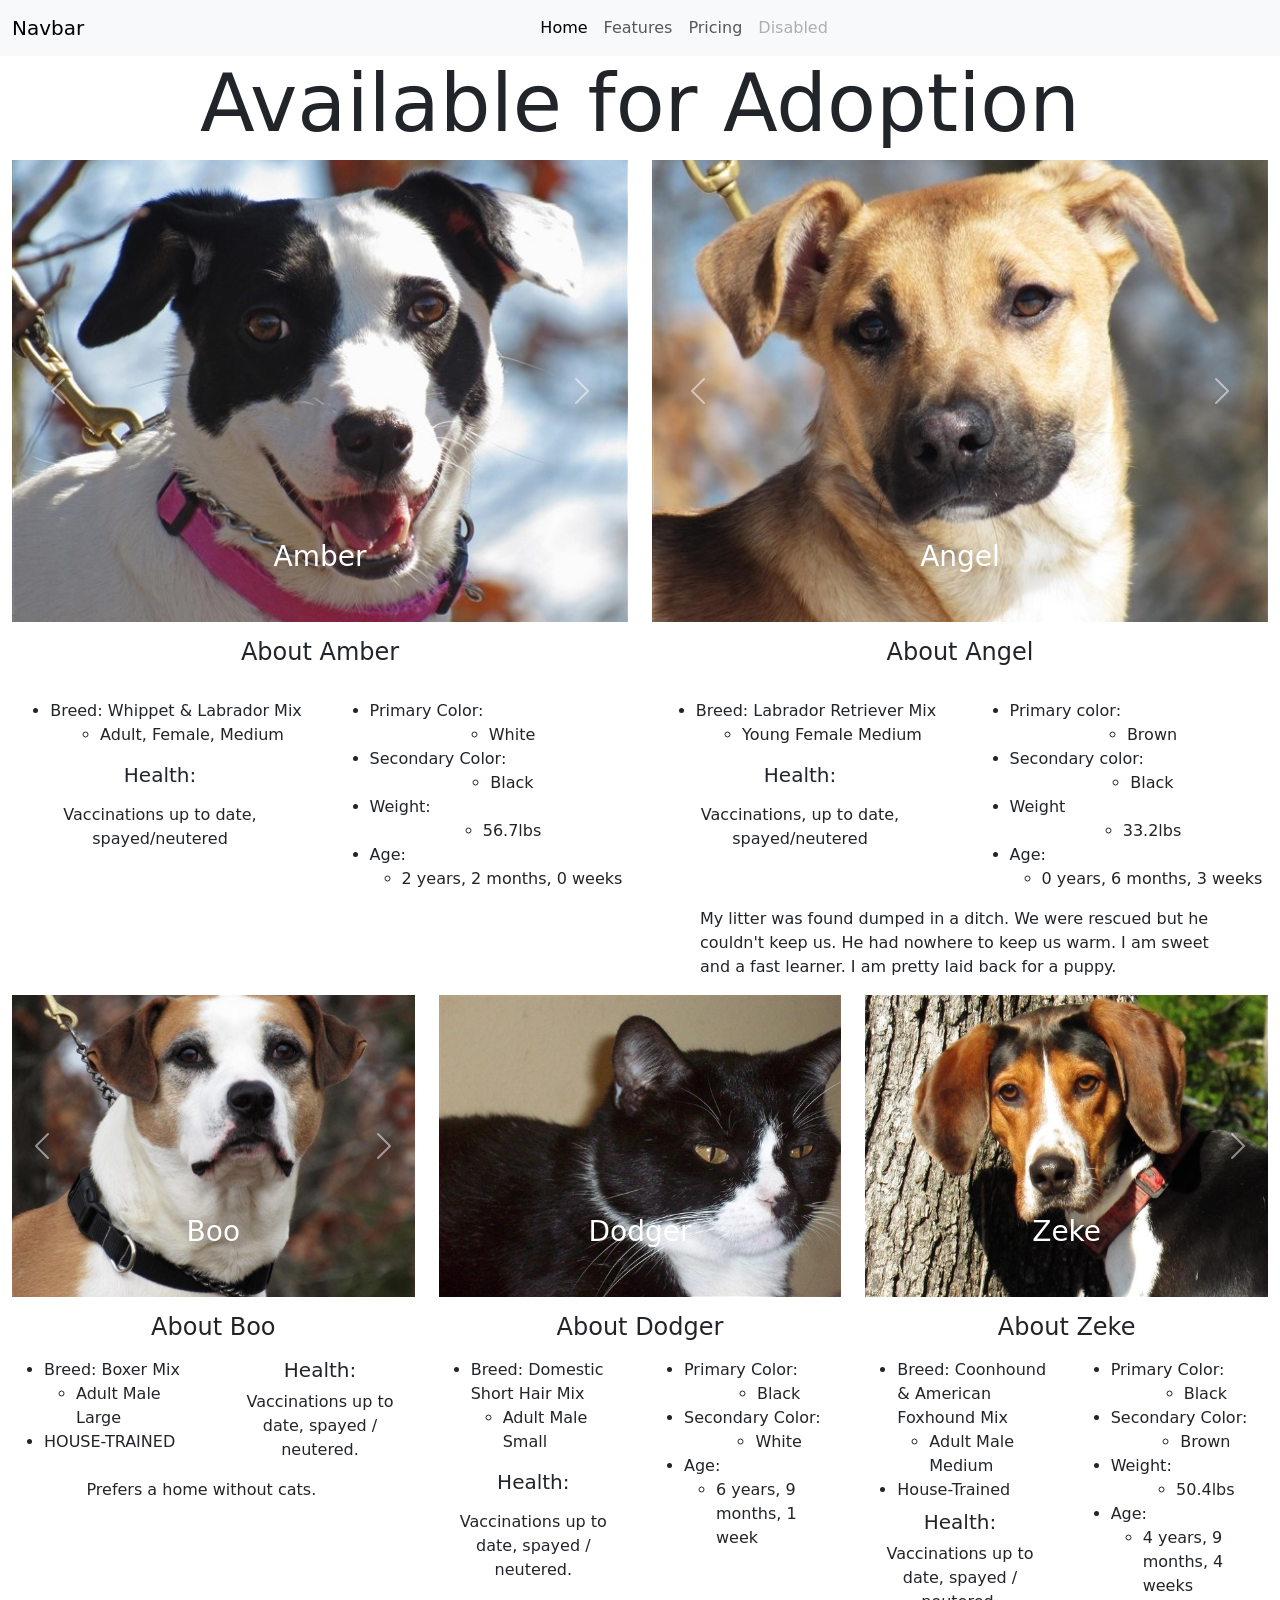
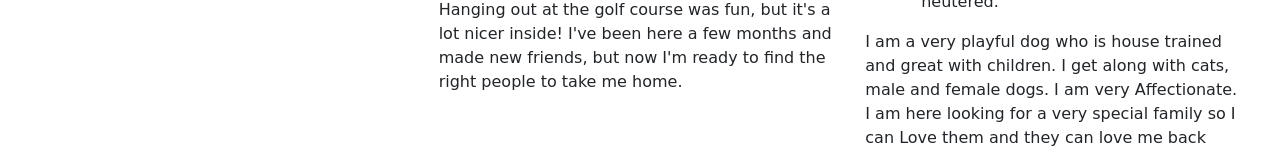
==== index.html @ 68e2e5b7 "Adopt page improved" ====
<!DOCTYPE html>
<html lang="en">
<head>
    <meta charset="UTF-8">
    <meta name="viewport" content="width=device-width, initial-scale=1.0">
    <link href="https://cdn.jsdelivr.net/npm/bootstrap@5.3.3/dist/css/bootstrap.min.css" rel="stylesheet" integrity="sha384-QWTKZyjpPEjISv5WaRU9OFeRpok6YctnYmDr5pNlyT2bRjXh0JMhjY6hW+ALEwIH" crossorigin="anonymous">
    <script src="https://cdn.jsdelivr.net/npm/bootstrap@5.3.3/dist/js/bootstrap.bundle.min.js" integrity="sha384-YvpcrYf0tY3lHB60NNkmXc5s9fDVZLESaAA55NDzOxhy9GkcIdslK1eN7N6jIeHz" crossorigin="anonymous"></script>
    <link rel="stylesheet" href="./styles.css">
    <title>Adopt</title>
</head>
<body>

    <div class="container-fluid">
        <div class="row">
            <div class="col gx-0">
                <nav class="navbar navbar-expand-lg bg-body-tertiary">
                    <div class="container-fluid">
                      <a class="navbar-brand" href="#">Navbar</a>
                      <button class="navbar-toggler" type="button" data-bs-toggle="collapse" data-bs-target="#navbarNav" aria-controls="navbarNav" aria-expanded="false" aria-label="Toggle navigation">
                        <span class="navbar-toggler-icon"></span>
                      </button>
                      <div class="collapse navbar-collapse" id="navbarNav">
                        <ul class="navbar-nav">
                          <li class="nav-item">
                            <a class="nav-link active" aria-current="page" href="#">Home</a>
                          </li>
                          <li class="nav-item">
                            <a class="nav-link" href="#">Features</a>
                          </li>
                          <li class="nav-item">
                            <a class="nav-link" href="#">Pricing</a>
                          </li>
                          <li class="nav-item">
                            <a class="nav-link disabled" aria-disabled="true">Disabled</a>
                          </li>
                        </ul>
                      </div>
                    </div>
                  </nav>
            </div>
        </div>
        <div class="row">
            <div class="col">
                <h1 class="display-1 text-center"> Available for Adoption</h1>
            </div>
        </div>
        <div class="row">
            <div class="col-xs-12 col-md-6">
                <div id="Amber" class="carousel slide">
                    <div class="carousel-inner">
                      <div class="carousel-item active">
                        <img src="./Images/Amber/Amber01 (Mt Pleasant).jpeg" class="d-block w-100" alt="...">
                        <div class="carousel-caption">
                            <h3>Amber</h3>
                        </div>
                      </div>
                      <div class="carousel-item">
                        <img src="./Images/Amber/02 (Mt Pleasant).jpeg" class="d-block w-100" alt="...">
                      </div>
                      <div class="carousel-item">
                        <img src="./Images/Amber/03 (Mt Pleasant).jpeg" class="d-block w-100" alt="...">
                      </div>
                    </div>
                    <button class="carousel-control-prev" type="button" data-bs-target="#Amber" data-bs-slide="prev">
                      <span class="carousel-control-prev-icon" aria-hidden="true"></span>
                      <span class="visually-hidden">Previous</span>
                    </button>
                    <button class="carousel-control-next" type="button" data-bs-target="#Amber" data-bs-slide="next">
                      <span class="carousel-control-next-icon" aria-hidden="true"></span>
                      <span class="visually-hidden">Next</span>
                    </button>
                  </div>
                  <div class="row">
                    <div class="col">
                      <h4 class="text-center my-3">About Amber</h4>
                    </div>
                  </div>
                  <div class="row">
                    <div class="col-6 my-3">
                      <ul>
                        <li> Breed: Whippet & Labrador Mix
                            <ul>
                                <li>Adult, Female, Medium</li>
                            </ul>
                        </li>
                    </ul>
                
                    <h5 class="text-center my-3">Health:</h5>
                    <p class="text-center"> Vaccinations up to date, spayed/neutered</p>
                    </div>
                    <div class="col-6 my-3">
                            <ul>
                                <li>Primary Color:
                                    <ul>
                                        <li>White</li>
                                    </ul>
                                    <li>Secondary Color:
                                        <ul>
                                            <li>Black</li>
                                        </ul>
                                    </li>
                                </li>
                                <li>Weight:
                                    <ul>
                                        <li>56.7lbs</li>
                                    </ul>
                                </li>
                                <li>Age:
                                    <ul>
                                        <li>2 years, 2 months, 0 weeks</li>
                                    </ul>
                                </li>
                            </ul>
                    </div>
                  </div>
                        
                        
            </div>
            <div class="col-xs-12 col-md-6">
                <div id="Angel" class="carousel slide">
                    <div class="carousel-inner">
                      <div class="carousel-item active">
                        <img src="./Images/Angel/Angel01 (Mt Pleasant).jpeg" class="d-block w-100" alt="...">
                        <div class="carousel-caption">
                            <h3>Angel</h3>
                        </div>
                      </div>
                      <div class="carousel-item">
                        <img src="./Images/Angel/02 (Mt Pleasant).jpeg" class="d-block w-100" alt="...">
                      </div>
                      <div class="carousel-item">
                        <img src="./Images/Angel/03 (Mt Pleasant).jpeg" class="d-block w-100" alt="...">
                      </div>
                    </div>
                    <button class="carousel-control-prev" type="button" data-bs-target="#Angel" data-bs-slide="prev">
                      <span class="carousel-control-prev-icon" aria-hidden="true"></span>
                      <span class="visually-hidden">Previous</span>
                    </button>
                    <button class="carousel-control-next" type="button" data-bs-target="#Angel" data-bs-slide="next">
                      <span class="carousel-control-next-icon" aria-hidden="true"></span>
                      <span class="visually-hidden">Next</span>
                    </button>
                  </div>
                  <div class="row">
                    <div class="col">
                      <h4 class="text-center my-3">About Angel</h4>
                    </div>
                  </div>
                  <div class="row">
                    <div class="col-6 my-3">
                      <ul>
                        <li>Breed: Labrador Retriever Mix
                            <ul>
                                <li>Young Female Medium</li>
                            </ul>
                        </li>
                      </ul>
                      <h5 class="text-center my-3">Health:</h5>
                      <p class="text-center">Vaccinations, up to date, spayed/neutered</p>
                    </div>
                    <div class="col-6 my-3">
                        <ul>
                            <li>Primary color:
                                <ul>
                                    <li>Brown</li>
                                </ul>
                            </li>
                            <li>Secondary color:
                                <ul>
                                    <li>Black</li>
                                </ul>
                            </li>
                            <li>Weight
                                <ul>
                                    <li>33.2lbs</li>
                                </ul>
                            </li>
                            <li>Age:
                                <ul>
                                    <li>0 years, 6 months, 3 weeks</li>
                                </ul>
                            </li>
                        </ul>
                    </div>
                  </div>
                  <div class="row">
                    <div class="col">
                      <p class="mx-5">My litter was found dumped in a ditch. We were rescued but he couldn't keep us. He had nowhere
                        to keep us warm. I am sweet and a fast learner. I am pretty laid back for a puppy. </p>
                    </div>
                  </div>
                  
                  
            </div>
        </div>
        <div class="row">
          <div class="col-xs-12 col-md-4">
            <div id="Boo" class="carousel slide">
              <div class="carousel-inner">
                <div class="carousel-item active">
                  <img src="./Images/Boo/boo01 (Mt Pleasant).jpeg" class="d-block w-100" alt="...">
                  <div class="carousel-caption"><h3>Boo</h3></div>
                </div>
                <div class="carousel-item">
                  <img src="./Images/Boo/02 (Mt Pleasant).jpeg" class="d-block w-100" alt="...">
                </div>
                <div class="carousel-item">
                  <img src="./Images/Boo/03 (Mt Pleasant).jpeg" class="d-block w-100" alt="...">
                </div>
              </div>
              <button class="carousel-control-prev" type="button" data-bs-target="#Boo" data-bs-slide="prev">
                <span class="carousel-control-prev-icon" aria-hidden="true"></span>
                <span class="visually-hidden">Previous</span>
              </button>
              <button class="carousel-control-next" type="button" data-bs-target="#Boo" data-bs-slide="next">
                <span class="carousel-control-next-icon" aria-hidden="true"></span>
                <span class="visually-hidden">Next</span>
              </button>
            </div>

              <div class="row">
                <div class="col">
                  <h4 class="text-center my-3">About Boo</h4>
                </div>
              </div>
              <div class="row">
                <div class="col-6">
                  <ul>
                    <li>Breed: Boxer Mix
                      <ul>
                        <li>Adult Male Large</li>
                      </ul>
                    </li>
                    <li>HOUSE-TRAINED</li>
                  </ul>
                </div>
                <div class="col-6">
                  <h5 class="text-center">Health:</h5>
                  <p class="text-center">Vaccinations up to date, spayed / neutered.</p>
                </div>
                <div class="row">
                  <div class="col">
                    <p class="mx-5 text-center">Prefers a home without cats.</p>
                  </div>
                </div>
              </div>
          </div>
          <div class="col-xs-12 col-md-4">
            <div id="carouselExample" class="carousel slide">
              <div class="carousel-inner">
                <div class="carousel-item active">
                  <img src="./Images/Dodger/Dodger02 (Mt Pleasant).jpeg" class="d-block w-100" alt="...">
                  <div class="carousel-caption"><h3>Dodger</h3></div>
                </div>
              </div>
            </div>
            <div class="row">
              <div class="col">
                <h4 class="text-center my-3">About Dodger</h4>
              </div>
            </div>
            <div class="row">
              <div class="col-6">
                <ul>
                  <li>Breed: Domestic Short Hair Mix
                    <ul>
                      <li>Adult Male Small</li>
                    </ul>
                  </li>
                </ul>
                <h5 class="text-center my-3">Health:</h5>
                <p class="text-center">Vaccinations up to date, spayed / neutered.</p>

              </div>
              <div class="col-6">
                <ul>
                  <li> Primary Color:
                    <ul>
                      <li>Black</li>
                    </ul>
                  </li>
                  <li>Secondary Color:
                    <ul>
                      <li>White</li>
                    </ul>
                  </li>
                  <li>Age:
                    <ul>
                      <li>6 years, 9 months, 1 week</li>
                    </ul>
                  </li>
                </ul>
              </div>
            </div>
            <div class="row">
              <div class="col">
                <p>Hanging out at the golf course was fun, but it's a lot nicer inside! I've been here a few months and
                  made new friends, but now I'm ready to find the right people to take me home.</p>
              </div>
            </div>
          </div>
          <div class="col-xs-12 col-md-4">
            <div id="Zeke" class="carousel slide">
              <div class="carousel-inner">
                <div class="carousel-item active">
                  <img src="./Images/Zeke/Zeke01 (Mt Pleasant).jpeg" class="d-block w-100" alt="...">
                  <div class="carousel-caption"><h3>Zeke</h3></div>
                </div>
                <div class="carousel-item">
                  <img src="./Images/Zeke/02 (Mt Pleasant).jpeg" class="d-block w-100" alt="...">
                </div>
                <div class="carousel-item">
                  <img src="./Images/Zeke/03 (Mt Pleasant).jpeg" class="d-block w-100" alt="...">
                </div>
              </div>
              <button class="carousel-control-prev" type="button" data-bs-target="#Zeke" data-bs-slide="prev">
                <span class="carousel-control-prev-icon" aria-hidden="true"></span>
                <span class="visually-hidden">Previous</span>
              </button>
              <button class="carousel-control-next" type="button" data-bs-target="#Zeke" data-bs-slide="next">
                <span class="carousel-control-next-icon" aria-hidden="true"></span>
                <span class="visually-hidden">Next</span>
              </button>
            </div>
            <div class="row">
              <div class="col">
                <h4 class="text-center my-3">About Zeke</h4>
              </div>
            </div>
            <div class="row">
              <div class="col-6">
                <ul>
                  <li> Breed: Coonhound & American Foxhound Mix
                    <ul>
                      <li>Adult Male Medium</li>
                    </ul>
                  </li>
                  <li>
                    House-Trained
                  </li>
                </ul>
                <h5 class="text-center my-2">Health:</h5> 
                <p class="text-center">Vaccinations up to date, spayed / neutered.
                </p>
              </div>
              <div class="col-6">
                <ul>
                  <li>Primary Color:
                    <ul>
                      <li>Black</li>
                    </ul>
                  </li>
                  <li>Secondary Color:
                    <ul>
                      <li>Brown</li>
                    </ul>
                  </li>
                  <li>Weight:
                    <ul>
                      <li>50.4lbs</li>
                    </ul>
                  </li>
                    <li>Age:
                      <ul>
                        <li>4 years, 9 months, 4 weeks</li>
                      </ul>
                    </li>
                </ul>
              </div>
              <div class="row">
                <div class="col">
                  I am a very playful dog who is house trained and great with children. I get along with cats, male and
female dogs. I am very Affectionate. I am here looking for a very special family so I can Love them
and they can love me back
                </div>
              </div>
            </div>
          </div>
          
        </div>
    </div>
    
</body>
</html>
---- styles.css ----
ul {
    display: table;
    margin: 0 auto;
}

.wrap {
    height: 700px;
    overflow: hidden;
}
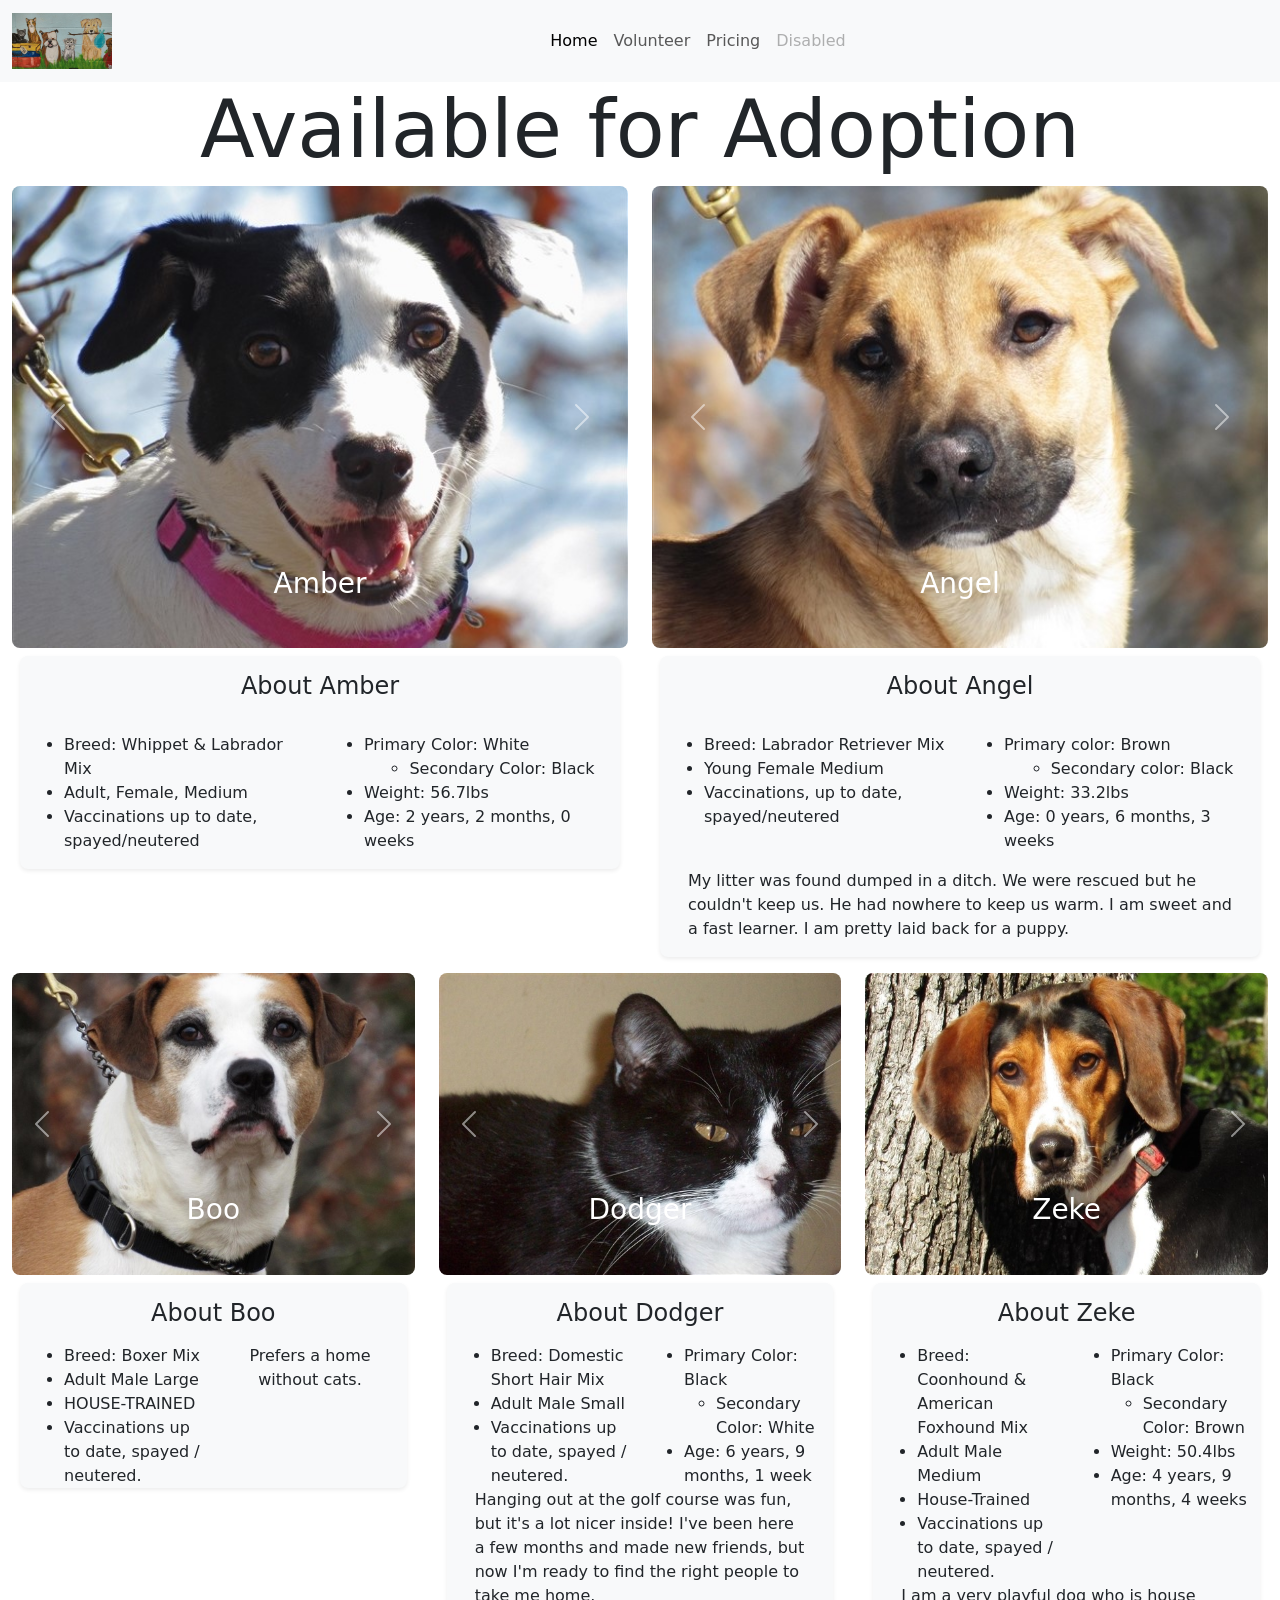
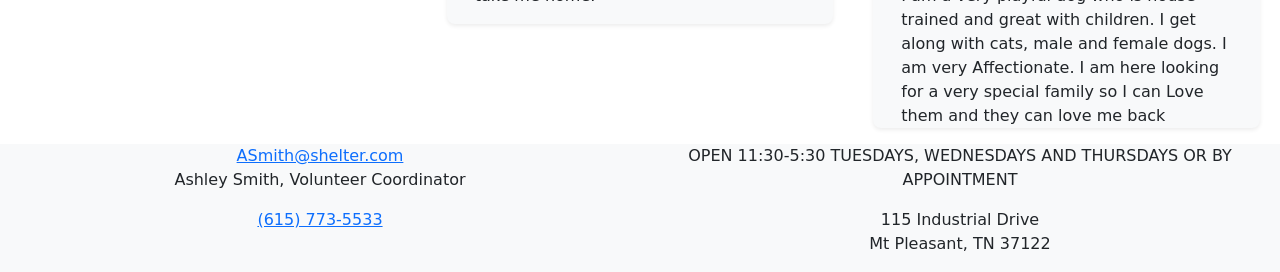
==== commit b986e60c: "Retouched" ====
--- a/index.html
+++ b/index.html
@@ -15,17 +15,17 @@
             <div class="col gx-0">
                 <nav class="navbar navbar-expand-lg bg-body-tertiary">
                     <div class="container-fluid">
-                      <a class="navbar-brand" href="#">Navbar</a>
+                      <a class="navbar-brand" href="#"><img src="./Images/Path.jpeg" width="100px"></a>
                       <button class="navbar-toggler" type="button" data-bs-toggle="collapse" data-bs-target="#navbarNav" aria-controls="navbarNav" aria-expanded="false" aria-label="Toggle navigation">
                         <span class="navbar-toggler-icon"></span>
                       </button>
                       <div class="collapse navbar-collapse" id="navbarNav">
                         <ul class="navbar-nav">
                           <li class="nav-item">
-                            <a class="nav-link active" aria-current="page" href="#">Home</a>
+                            <a class="nav-link active" aria-current="page" href="index.html">Home</a>
                           </li>
                           <li class="nav-item">
-                            <a class="nav-link" href="#">Features</a>
+                            <a class="nav-link" href="./volunteer.html">Volunteer</a>
                           </li>
                           <li class="nav-item">
                             <a class="nav-link" href="#">Pricing</a>
@@ -46,19 +46,19 @@
         </div>
         <div class="row">
             <div class="col-xs-12 col-md-6">
-                <div id="Amber" class="carousel slide">
+                <div id="Amber" class="carousel slide carousel-fade">
                     <div class="carousel-inner">
                       <div class="carousel-item active">
-                        <img src="./Images/Amber/Amber01 (Mt Pleasant).jpeg" class="d-block w-100" alt="...">
+                        <img src="./Images/Amber/Amber01 (Mt Pleasant).jpeg" class="d-block rounded-3 w-100" alt="...">
                         <div class="carousel-caption">
                             <h3>Amber</h3>
                         </div>
                       </div>
                       <div class="carousel-item">
-                        <img src="./Images/Amber/02 (Mt Pleasant).jpeg" class="d-block w-100" alt="...">
+                        <img src="./Images/Amber/02 (Mt Pleasant).jpeg" class="d-block rounded-3 w-100" alt="...">
                       </div>
                       <div class="carousel-item">
-                        <img src="./Images/Amber/03 (Mt Pleasant).jpeg" class="d-block w-100" alt="...">
+                        <img src="./Images/Amber/03 (Mt Pleasant).jpeg" class="d-block rounded-3 w-100" alt="...">
                       </div>
                     </div>
                     <button class="carousel-control-prev" type="button" data-bs-target="#Amber" data-bs-slide="prev">
@@ -70,46 +70,26 @@
                       <span class="visually-hidden">Next</span>
                     </button>
                   </div>
-                  <div class="row">
-                    <div class="col">
+                  <div class="row bg-body-tertiary rounded-3 mt-2 my-3 shadow-sm mx-2">
+                    <div class="col-12">
                       <h4 class="text-center my-3">About Amber</h4>
                     </div>
-                  </div>
-                  <div class="row">
                     <div class="col-6 my-3">
-                      <ul>
-                        <li> Breed: Whippet & Labrador Mix
-                            <ul>
-                                <li>Adult, Female, Medium</li>
-                            </ul>
-                        </li>
+                      <ul class="">
+                        <li> Breed: Whippet & Labrador Mix</li>
+                            <li>Adult, Female, Medium</li>
+                            <li>Vaccinations up to date, spayed/neutered</li>
                     </ul>
-                
-                    <h5 class="text-center my-3">Health:</h5>
-                    <p class="text-center"> Vaccinations up to date, spayed/neutered</p>
                     </div>
                     <div class="col-6 my-3">
                             <ul>
-                                <li>Primary Color:
-                                    <ul>
-                                        <li>White</li>
-                                    </ul>
-                                    <li>Secondary Color:
-                                        <ul>
-                                            <li>Black</li>
-                                        </ul>
-                                    </li>
-                                </li>
-                                <li>Weight:
-                                    <ul>
-                                        <li>56.7lbs</li>
-                                    </ul>
-                                </li>
-                                <li>Age:
-                                    <ul>
-                                        <li>2 years, 2 months, 0 weeks</li>
-                                    </ul>
-                                </li>
+                              <li>Primary Color: White
+                                <ul>
+                                  <li>Secondary Color: Black</li>
+                                </ul>
+                              </li>
+                              <li>Weight: 56.7lbs</li>
+                              <li>Age: 2 years, 2 months, 0 weeks</li>
                             </ul>
                     </div>
                   </div>
@@ -117,19 +97,19 @@
                         
             </div>
             <div class="col-xs-12 col-md-6">
-                <div id="Angel" class="carousel slide">
+                <div id="Angel" class="carousel slide carousel-fade">
                     <div class="carousel-inner">
                       <div class="carousel-item active">
-                        <img src="./Images/Angel/Angel01 (Mt Pleasant).jpeg" class="d-block w-100" alt="...">
+                        <img src="./Images/Angel/Angel01 (Mt Pleasant).jpeg" class="d-block w-100 rounded-3" alt="...">
                         <div class="carousel-caption">
                             <h3>Angel</h3>
                         </div>
                       </div>
                       <div class="carousel-item">
-                        <img src="./Images/Angel/02 (Mt Pleasant).jpeg" class="d-block w-100" alt="...">
+                        <img src="./Images/Angel/02 (Mt Pleasant).jpeg" class="d-block w-100 rounded-3" alt="...">
                       </div>
                       <div class="carousel-item">
-                        <img src="./Images/Angel/03 (Mt Pleasant).jpeg" class="d-block w-100" alt="...">
+                        <img src="./Images/Angel/03 (Mt Pleasant).jpeg" class="d-block w-100 rounded-3" alt="...">
                       </div>
                     </div>
                     <button class="carousel-control-prev" type="button" data-bs-target="#Angel" data-bs-slide="prev">
@@ -141,71 +121,56 @@
                       <span class="visually-hidden">Next</span>
                     </button>
                   </div>
-                  <div class="row">
-                    <div class="col">
+                  <div class="row rounded-3 bg-body-tertiary mt-2 my-3 shadow-sm mx-2">
+                    <div class="col-12">
                       <h4 class="text-center my-3">About Angel</h4>
                     </div>
-                  </div>
-                  <div class="row">
                     <div class="col-6 my-3">
                       <ul>
-                        <li>Breed: Labrador Retriever Mix
-                            <ul>
-                                <li>Young Female Medium</li>
-                            </ul>
-                        </li>
+                        <li>Breed: Labrador Retriever Mix</li>
+                            <li>Young Female Medium</li>
+                        <li>Vaccinations, up to date, spayed/neutered</li>
                       </ul>
-                      <h5 class="text-center my-3">Health:</h5>
-                      <p class="text-center">Vaccinations, up to date, spayed/neutered</p>
                     </div>
                     <div class="col-6 my-3">
                         <ul>
                             <li>Primary color:
-                                <ul>
-                                    <li>Brown</li>
-                                </ul>
+                                Brown
+                                <ul><li>Secondary color:
+                                  Black
+                              </li></ul>
                             </li>
-                            <li>Secondary color:
-                                <ul>
-                                    <li>Black</li>
-                                </ul>
-                            </li>
-                            <li>Weight
-                                <ul>
-                                    <li>33.2lbs</li>
-                                </ul>
+                            <li>Weight:
+                                33.2lbs
                             </li>
                             <li>Age:
-                                <ul>
-                                    <li>0 years, 6 months, 3 weeks</li>
-                                </ul>
+                                0 years, 6 months, 3 weeks
                             </li>
                         </ul>
                     </div>
+                  
+                  <div class="col">
+                    <p class="mx-3">My litter was found dumped in a ditch. We were rescued but he couldn't keep us. He had nowhere
+                      to keep us warm. I am sweet and a fast learner. I am pretty laid back for a puppy. </p>
                   </div>
-                  <div class="row">
-                    <div class="col">
-                      <p class="mx-5">My litter was found dumped in a ditch. We were rescued but he couldn't keep us. He had nowhere
-                        to keep us warm. I am sweet and a fast learner. I am pretty laid back for a puppy. </p>
-                    </div>
-                  </div>
+                </div>
                   
                   
             </div>
         </div>
         <div class="row">
           <div class="col-xs-12 col-md-4">
-            <div id="Boo" class="carousel slide">
+            <div id="Boo" class="carousel slide carousel-fade">
               <div class="carousel-inner">
                 <div class="carousel-item active">
-                  <img src="./Images/Boo/boo01 (Mt Pleasant).jpeg" class="d-block w-100" alt="...">
+                  <img src="./Images/Boo/boo01 (Mt Pleasant).jpeg" class="d-block w-100 rounded-3" alt="...">
                   <div class="carousel-caption"><h3>Boo</h3></div>
                 </div>
                 <div class="carousel-item">
-                  <img src="./Images/Boo/02 (Mt Pleasant).jpeg" class="d-block w-100" alt="...">
-                </div>
-                <div class="carousel-item">
-                  <img src="./Images/Boo/03 (Mt Pleasant).jpeg" class="d-block w-100" alt="...">
+                  <img src="./Images/Boo/02 (Mt Pleasant).jpeg" class="d-block w-100 rounded-3" alt="...">
+                </div>
+                <div class="carousel-item">
+                  <img src="./Images/Boo/03 (Mt Pleasant).jpeg" class="d-block w-100 rounded-3" alt="...">
                 </div>
               </div>
               <button class="carousel-control-prev" type="button" data-bs-target="#Boo" data-bs-slide="prev">
@@ -218,99 +183,90 @@
               </button>
             </div>
 
-              <div class="row">
-                <div class="col">
+              <div class="row bg-body-tertiary rounded-3 mt-2 my-3 shadow-sm mx-2">
+                <div class="col-12">
                   <h4 class="text-center my-3">About Boo</h4>
                 </div>
-              </div>
-              <div class="row">
                 <div class="col-6">
                   <ul>
                     <li>Breed: Boxer Mix
-                      <ul>
-                        <li>Adult Male Large</li>
-                      </ul>
+                      <li>Adult Male Large</li>
                     </li>
                     <li>HOUSE-TRAINED</li>
+                    <li>Vaccinations up to date, spayed / neutered.</li>
                   </ul>
                 </div>
                 <div class="col-6">
-                  <h5 class="text-center">Health:</h5>
-                  <p class="text-center">Vaccinations up to date, spayed / neutered.</p>
-                </div>
-                <div class="row">
-                  <div class="col">
-                    <p class="mx-5 text-center">Prefers a home without cats.</p>
-                  </div>
+                  <p class="text-center">Prefers a home without cats.</p>
                 </div>
               </div>
           </div>
           <div class="col-xs-12 col-md-4">
-            <div id="carouselExample" class="carousel slide">
+            <div id="carouselExample" class="carousel slide carousel-fade">
               <div class="carousel-inner">
                 <div class="carousel-item active">
-                  <img src="./Images/Dodger/Dodger02 (Mt Pleasant).jpeg" class="d-block w-100" alt="...">
+                  <img src="./Images/Dodger/Dodger02 (Mt Pleasant).jpeg" class="d-block w-100 rounded-3" alt="...">
                   <div class="carousel-caption"><h3>Dodger</h3></div>
                 </div>
-              </div>
-            </div>
-            <div class="row">
-              <div class="col">
+                <div class="carousel-item">
+                  <img src="./Images/Dodger/Dodger03.jpg" class="d-block w-100 rounded-3" alt="...">
+                </div>
+              </div>
+              <button class="carousel-control-prev" type="button" data-bs-target="#carouselExample" data-bs-slide="prev">
+                <span class="carousel-control-prev-icon" aria-hidden="true"></span>
+                <span class="visually-hidden">Previous</span>
+              </button>
+              <button class="carousel-control-next" type="button" data-bs-target="#carouselExample" data-bs-slide="next">
+                <span class="carousel-control-next-icon" aria-hidden="true"></span>
+                <span class="visually-hidden">Next</span>
+              </button>
+            </div>
+            <div class="row bg-body-tertiary rounded-3 mt-2 my-3 shadow-sm mx-2">
+              <div class="col-12">
                 <h4 class="text-center my-3">About Dodger</h4>
               </div>
-            </div>
-            <div class="row">
               <div class="col-6">
                 <ul>
-                  <li>Breed: Domestic Short Hair Mix
+                  <li>Breed: Domestic Short Hair Mix</li>
+                    <li>Adult Male Small</li>
+                    <li>Vaccinations up to date, spayed / neutered.</li>
+                  
+                </ul>
+
+              </div>
+              <div class="col-6">
+                <ul>
+                  <li> Primary Color:
+                    Black 
                     <ul>
-                      <li>Adult Male Small</li>
+                      <li>Secondary Color:
+                        White
+                      </li>
                     </ul>
                   </li>
-                </ul>
-                <h5 class="text-center my-3">Health:</h5>
-                <p class="text-center">Vaccinations up to date, spayed / neutered.</p>
-
-              </div>
-              <div class="col-6">
-                <ul>
-                  <li> Primary Color:
-                    <ul>
-                      <li>Black</li>
-                    </ul>
-                  </li>
-                  <li>Secondary Color:
-                    <ul>
-                      <li>White</li>
-                    </ul>
-                  </li>
                   <li>Age:
-                    <ul>
-                      <li>6 years, 9 months, 1 week</li>
-                    </ul>
-                  </li>
-                </ul>
-              </div>
-            </div>
-            <div class="row">
-              <div class="col">
+                    6 years, 9 months, 1 week
+                  </li>
+                </ul>
+              </div>
+              <div class="col mx-3">
                 <p>Hanging out at the golf course was fun, but it's a lot nicer inside! I've been here a few months and
                   made new friends, but now I'm ready to find the right people to take me home.</p>
               </div>
             </div>
           </div>
           <div class="col-xs-12 col-md-4">
-            <div id="Zeke" class="carousel slide">
+            <div id="Zeke" class="carousel slide carousel-fade">
               <div class="carousel-inner">
                 <div class="carousel-item active">
-                  <img src="./Images/Zeke/Zeke01 (Mt Pleasant).jpeg" class="d-block w-100" alt="...">
+                  <img src="./Images/Zeke/Zeke01 (Mt Pleasant).jpeg" class="d-block w-100 rounded-3" alt="...">
                   <div class="carousel-caption"><h3>Zeke</h3></div>
                 </div>
                 <div class="carousel-item">
-                  <img src="./Images/Zeke/02 (Mt Pleasant).jpeg" class="d-block w-100" alt="...">
-                </div>
-                <div class="carousel-item">
-                  <img src="./Images/Zeke/03 (Mt Pleasant).jpeg" class="d-block w-100" alt="...">
+                  <img src="./Images/Zeke/02 (Mt Pleasant).jpeg" class="d-block w-100 rounded-3" alt="...">
+                </div>
+                <div class="carousel-item">
+                  <img src="./Images/Zeke/03 (Mt Pleasant).jpeg" class="d-block w-100 rounded-3" alt="...">
                 </div>
               </div>
               <button class="carousel-control-prev" type="button" data-bs-target="#Zeke" data-bs-slide="prev">
@@ -322,63 +278,96 @@
                 <span class="visually-hidden">Next</span>
               </button>
             </div>
-            <div class="row">
-              <div class="col">
+            <div class="row bg-body-tertiary rounded-3 mt-2 my-3 shadow-sm mx-2">
+              <div class="col-12">
                 <h4 class="text-center my-3">About Zeke</h4>
               </div>
-            </div>
-            <div class="row">
               <div class="col-6">
                 <ul>
                   <li> Breed: Coonhound & American Foxhound Mix
-                    <ul>
-                      <li>Adult Male Medium</li>
-                    </ul>
+                    <li>Adult Male Medium</li>
                   </li>
                   <li>
                     House-Trained
                   </li>
-                </ul>
-                <h5 class="text-center my-2">Health:</h5> 
-                <p class="text-center">Vaccinations up to date, spayed / neutered.
-                </p>
+                  <li>
+                    Vaccinations up to date, spayed / neutered.
+                  </li>
+                </ul>
               </div>
               <div class="col-6">
                 <ul>
                   <li>Primary Color:
+                    Black
                     <ul>
-                      <li>Black</li>
+                      <li>Secondary Color:
+                        Brown
+                      </li>
                     </ul>
                   </li>
-                  <li>Secondary Color:
-                    <ul>
-                      <li>Brown</li>
-                    </ul>
-                  </li>
+                  
                   <li>Weight:
-                    <ul>
-                      <li>50.4lbs</li>
-                    </ul>
+                    50.4lbs
                   </li>
                     <li>Age:
-                      <ul>
-                        <li>4 years, 9 months, 4 weeks</li>
-                      </ul>
+                      4 years, 9 months, 4 weeks
                     </li>
                 </ul>
               </div>
-              <div class="row">
-                <div class="col">
+                <div class="col mx-3">
                   I am a very playful dog who is house trained and great with children. I get along with cats, male and
-female dogs. I am very Affectionate. I am here looking for a very special family so I can Love them
-and they can love me back
-                </div>
-              </div>
-            </div>
+                  female dogs. I am very Affectionate. I am here looking for a very special family so I can Love them
+                  and they can love me back
+                </div>
+              </div>
           </div>
           
         </div>
+        <div class="row bg-body-tertiary">
+          <div class="col-6 bg-body-tertiary">
+            
+            <!-- <h6 class="text-center">Contact Us</h6> -->
+            <address class="text-center">
+              <a href="mailto:ASmith@shelter.com">ASmith@shelter.com</a> <br>
+              <p>
+                Ashley Smith, Volunteer Coordinator
+              </p>
+              <a href="tel:6157735533">(615) 773-5533</a>
+            </address>
+            <!-- <ul>
+              <li>Hours:
+                <ul>
+                  <li>OPEN 11:30-5:30 TUESDAYS, WEDNESDAYS AND THURSDAYS OR BY APPOINTMENT</li>
+                </ul>
+              </li>
+              <li>Phone:
+                <ul>
+                  <li><a href="tel:6157735533">(615) 773-5533</a></li>
+                </ul>
+              </li>
+            <!-- </ul> -->
+          </div>
+          <div class="col-6">
+            <!-- <ul>
+              <li>Address:
+                <ul>
+                  <li>115 Industrial Drive <br> Mt Pleasant, TN 37122</li>
+                </ul>
+              </li>
+              <li>Volunteer Coordinator:
+                <ul>
+                  <li>Ashley Smith <a href="mailto:ASmith@shelter.com">ASmith@shelter.com</a></li>
+                </ul>
+              </li>
+            </ul> -->
+            <!-- <h6 class="text-center">Hours</h6> -->
+            <p class="text-center">OPEN 11:30-5:30 TUESDAYS, WEDNESDAYS AND THURSDAYS OR BY APPOINTMENT</p>
+            <!-- <h6 class="text-center">Address</h6> -->
+            <p class="text-center">115 Industrial Drive <br> Mt Pleasant, TN 37122</p>
+          </div>
+        </div>
     </div>
+    
     
 </body>
 </html>
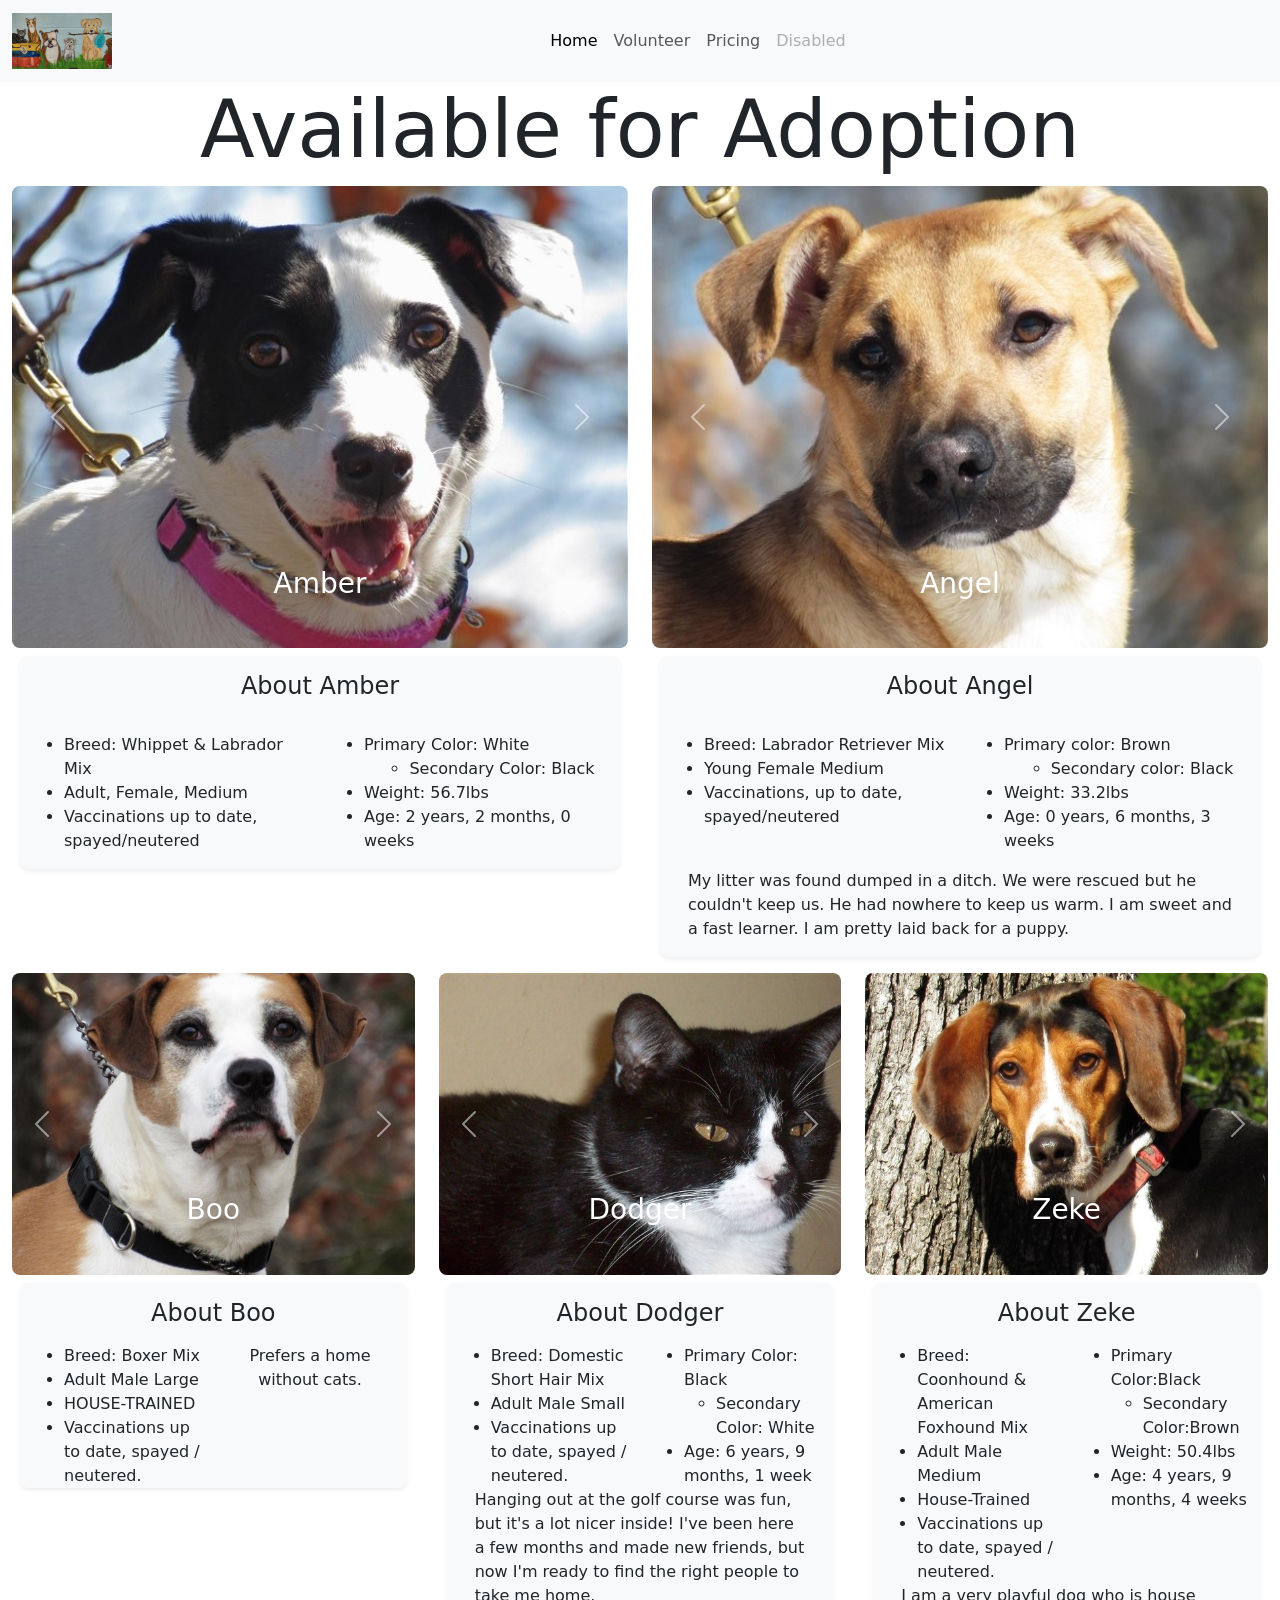
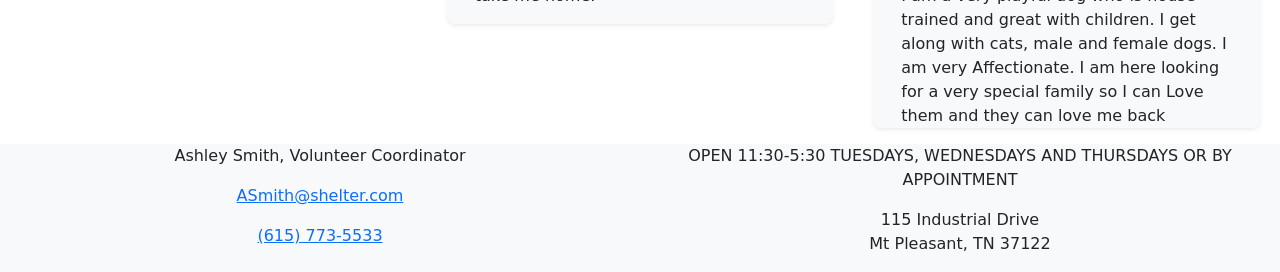
==== commit 87ede207: "Removed blank lines and comments from index.html" ====
--- a/index.html
+++ b/index.html
@@ -93,8 +93,6 @@
                             </ul>
                     </div>
                   </div>
-                        
-                        
             </div>
             <div class="col-xs-12 col-md-6">
                 <div id="Angel" class="carousel slide carousel-fade">
@@ -134,28 +132,20 @@
                     </div>
                     <div class="col-6 my-3">
                         <ul>
-                            <li>Primary color:
-                                Brown
-                                <ul><li>Secondary color:
-                                  Black
-                              </li></ul>
+                            <li>Primary color: Brown
+                                <ul>
+                                  <li>Secondary color: Black</li>
+                                </ul>
                             </li>
-                            <li>Weight:
-                                33.2lbs
-                            </li>
-                            <li>Age:
-                                0 years, 6 months, 3 weeks
-                            </li>
+                            <li>Weight: 33.2lbs</li>
+                            <li>Age: 0 years, 6 months, 3 weeks</li>
                         </ul>
                     </div>
-                  
                   <div class="col">
                     <p class="mx-3">My litter was found dumped in a ditch. We were rescued but he couldn't keep us. He had nowhere
                       to keep us warm. I am sweet and a fast learner. I am pretty laid back for a puppy. </p>
                   </div>
                 </div>
-                  
-                  
             </div>
         </div>
         <div class="row">
@@ -189,9 +179,8 @@
                 </div>
                 <div class="col-6">
                   <ul>
-                    <li>Breed: Boxer Mix
-                      <li>Adult Male Large</li>
-                    </li>
+                    <li>Breed: Boxer Mix</li>
+                    <li>Adult Male Large</li>
                     <li>HOUSE-TRAINED</li>
                     <li>Vaccinations up to date, spayed / neutered.</li>
                   </ul>
@@ -230,23 +219,14 @@
                   <li>Breed: Domestic Short Hair Mix</li>
                     <li>Adult Male Small</li>
                     <li>Vaccinations up to date, spayed / neutered.</li>
-                  
                 </ul>
-
               </div>
               <div class="col-6">
                 <ul>
-                  <li> Primary Color:
-                    Black 
-                    <ul>
-                      <li>Secondary Color:
-                        White
-                      </li>
-                    </ul>
-                  </li>
-                  <li>Age:
-                    6 years, 9 months, 1 week
-                  </li>
+                  <li> Primary Color: Black <ul>
+                      <li>Secondary Color: White</li>
+                    </ul></li>
+                  <li>Age: 6 years, 9 months, 1 week</li>
                 </ul>
               </div>
               <div class="col mx-3">
@@ -284,34 +264,20 @@
               </div>
               <div class="col-6">
                 <ul>
-                  <li> Breed: Coonhound & American Foxhound Mix
-                    <li>Adult Male Medium</li>
-                  </li>
-                  <li>
-                    House-Trained
-                  </li>
-                  <li>
-                    Vaccinations up to date, spayed / neutered.
-                  </li>
+                  <li> Breed: Coonhound & American Foxhound Mix</li>
+                  <li>Adult Male Medium</li>
+                  <li>House-Trained</li>
+                  <li>Vaccinations up to date, spayed / neutered.</li>
                 </ul>
               </div>
               <div class="col-6">
                 <ul>
-                  <li>Primary Color:
-                    Black
+                  <li>Primary Color:Black 
                     <ul>
-                      <li>Secondary Color:
-                        Brown
-                      </li>
-                    </ul>
-                  </li>
-                  
-                  <li>Weight:
-                    50.4lbs
-                  </li>
-                    <li>Age:
-                      4 years, 9 months, 4 weeks
-                    </li>
+                      <li>Secondary Color:Brown</li>
+                    </ul></li>
+                  <li>Weight: 50.4lbs</li>
+                    <li>Age: 4 years, 9 months, 4 weeks</li>
                 </ul>
               </div>
                 <div class="col mx-3">
@@ -326,48 +292,19 @@
         <div class="row bg-body-tertiary">
           <div class="col-6 bg-body-tertiary">
             
-            <!-- <h6 class="text-center">Contact Us</h6> -->
             <address class="text-center">
+              <p>Ashley Smith, Volunteer Coordinator</p>
               <a href="mailto:ASmith@shelter.com">ASmith@shelter.com</a> <br>
               <p>
-                Ashley Smith, Volunteer Coordinator
               </p>
               <a href="tel:6157735533">(615) 773-5533</a>
             </address>
-            <!-- <ul>
-              <li>Hours:
-                <ul>
-                  <li>OPEN 11:30-5:30 TUESDAYS, WEDNESDAYS AND THURSDAYS OR BY APPOINTMENT</li>
-                </ul>
-              </li>
-              <li>Phone:
-                <ul>
-                  <li><a href="tel:6157735533">(615) 773-5533</a></li>
-                </ul>
-              </li>
-            <!-- </ul> -->
           </div>
           <div class="col-6">
-            <!-- <ul>
-              <li>Address:
-                <ul>
-                  <li>115 Industrial Drive <br> Mt Pleasant, TN 37122</li>
-                </ul>
-              </li>
-              <li>Volunteer Coordinator:
-                <ul>
-                  <li>Ashley Smith <a href="mailto:ASmith@shelter.com">ASmith@shelter.com</a></li>
-                </ul>
-              </li>
-            </ul> -->
-            <!-- <h6 class="text-center">Hours</h6> -->
             <p class="text-center">OPEN 11:30-5:30 TUESDAYS, WEDNESDAYS AND THURSDAYS OR BY APPOINTMENT</p>
-            <!-- <h6 class="text-center">Address</h6> -->
             <p class="text-center">115 Industrial Drive <br> Mt Pleasant, TN 37122</p>
           </div>
         </div>
     </div>
-    
-    
 </body>
 </html>
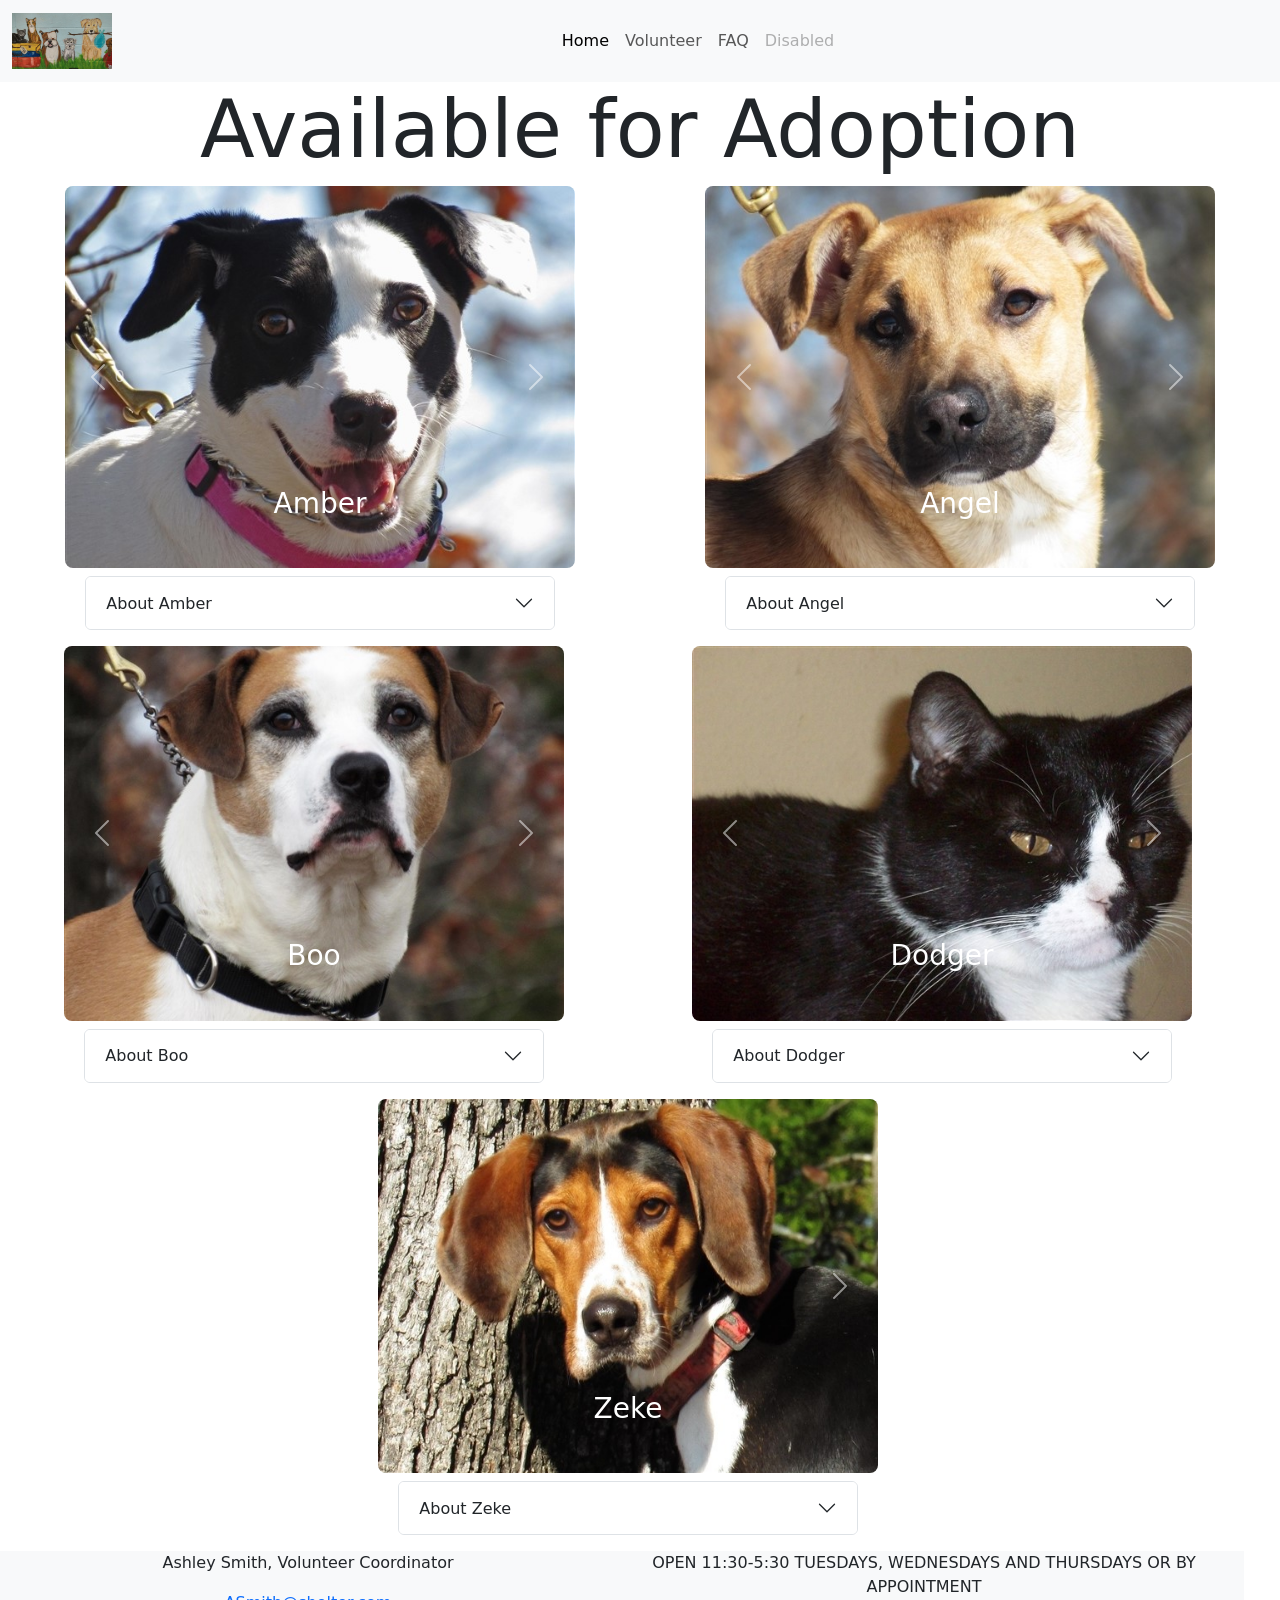
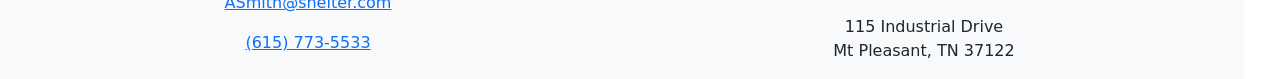
==== commit 5c6704df: "Added accordions and changed adoption layout" ====
--- a/index.html
+++ b/index.html
@@ -28,7 +28,7 @@
                             <a class="nav-link" href="./volunteer.html">Volunteer</a>
                           </li>
                           <li class="nav-item">
-                            <a class="nav-link" href="#">Pricing</a>
+                            <a class="nav-link" href="./faq.html">FAQ</a>
                           </li>
                           <li class="nav-item">
                             <a class="nav-link disabled" aria-disabled="true">Disabled</a>
@@ -45,7 +45,7 @@
             </div>
         </div>
         <div class="row">
-            <div class="col-xs-12 col-md-6">
+            <div class="col-xs-12 col-md-5 mx-auto">
                 <div id="Amber" class="carousel slide carousel-fade">
                     <div class="carousel-inner">
                       <div class="carousel-item active">
@@ -63,38 +63,52 @@
                     </div>
                     <button class="carousel-control-prev" type="button" data-bs-target="#Amber" data-bs-slide="prev">
                       <span class="carousel-control-prev-icon" aria-hidden="true"></span>
-                      <span class="visually-hidden">Previous</span>
+                      <span class="visually-hidden">Previous</span>0
                     </button>
                     <button class="carousel-control-next" type="button" data-bs-target="#Amber" data-bs-slide="next">
                       <span class="carousel-control-next-icon" aria-hidden="true"></span>
                       <span class="visually-hidden">Next</span>
                     </button>
                   </div>
-                  <div class="row bg-body-tertiary rounded-3 mt-2 my-3 shadow-sm mx-2">
+                  <div class="row mt-2 my-3 mx-2">
                     <div class="col-12">
-                      <h4 class="text-center my-3">About Amber</h4>
-                    </div>
-                    <div class="col-6 my-3">
-                      <ul class="">
-                        <li> Breed: Whippet & Labrador Mix</li>
-                            <li>Adult, Female, Medium</li>
-                            <li>Vaccinations up to date, spayed/neutered</li>
-                    </ul>
-                    </div>
-                    <div class="col-6 my-3">
-                            <ul>
-                              <li>Primary Color: White
-                                <ul>
-                                  <li>Secondary Color: Black</li>
-                                </ul>
-                              </li>
-                              <li>Weight: 56.7lbs</li>
-                              <li>Age: 2 years, 2 months, 0 weeks</li>
-                            </ul>
-                    </div>
-                  </div>
-            </div>
-            <div class="col-xs-12 col-md-6">
+                      <div class="accordion" id="accordionAmber">
+                        <div class="accordion-item">
+                          <h2 class="accordion-header">
+                            <button class="accordion-button collapsed" type="button" data-bs-toggle="collapse" data-bs-target="#panelsStayOpen-Amber" aria-expanded="true" aria-controls="panelsStayOpen-Amber">
+                              About Amber
+                            </button>
+                          </h2>
+                          <div id="panelsStayOpen-Amber" class="accordion-collapse collapse">
+                            <div class="accordion-body">
+                              <div class="col-6 my-3">
+                                <ul class="">
+                                  <li> Breed: Whippet & Labrador Mix</li>
+                                      <li>Adult, Female, Medium</li>
+                                      <li>Vaccinations up to date, spayed/neutered</li>
+                              </ul>
+                              </div>
+                              <div class="col-6 my-3">
+                                      <ul>
+                                        <li>Primary Color: White
+                                          <ul>
+                                            <li>Secondary Color: Black</li>
+                                          </ul>
+                                        </li>
+                                        <li>Weight: 56.7lbs</li>
+                                        <li>Age: 2 years, 2 months, 0 weeks</li>
+                                      </ul>
+                              </div>
+                            </div>
+                          </div>
+                        </div>
+                    
+                      </div>
+                    </div>
+       
+                  </div>
+            </div>
+            <div class="col-xs-12 col-md-5 mx-auto">
                 <div id="Angel" class="carousel slide carousel-fade">
                     <div class="carousel-inner">
                       <div class="carousel-item active">
@@ -119,37 +133,49 @@
                       <span class="visually-hidden">Next</span>
                     </button>
                   </div>
-                  <div class="row rounded-3 bg-body-tertiary mt-2 my-3 shadow-sm mx-2">
+                  <div class="row mt-2 my-3 mx-2">
                     <div class="col-12">
-                      <h4 class="text-center my-3">About Angel</h4>
-                    </div>
-                    <div class="col-6 my-3">
-                      <ul>
-                        <li>Breed: Labrador Retriever Mix</li>
-                            <li>Young Female Medium</li>
-                        <li>Vaccinations, up to date, spayed/neutered</li>
-                      </ul>
-                    </div>
-                    <div class="col-6 my-3">
-                        <ul>
-                            <li>Primary color: Brown
+                      <div class="accordion" id="accordionAngel">
+                        <div class="accordion-item">
+                          <h2 class="accordion-header">
+                            <button class="accordion-button collapsed" type="button" data-bs-toggle="collapse" data-bs-target="#panelsStayOpen-Angel" aria-expanded="true" aria-controls="panelsStayOpen-Angel">
+                              About Angel
+                            </button>
+                          </h2>
+                          <div id="panelsStayOpen-Angel" class="accordion-collapse collapse">
+                            <div class="accordion-body">
+                              <div class="col-6 my-3">
                                 <ul>
-                                  <li>Secondary color: Black</li>
-                                </ul>
-                            </li>
-                            <li>Weight: 33.2lbs</li>
-                            <li>Age: 0 years, 6 months, 3 weeks</li>
-                        </ul>
-                    </div>
-                  <div class="col">
-                    <p class="mx-3">My litter was found dumped in a ditch. We were rescued but he couldn't keep us. He had nowhere
-                      to keep us warm. I am sweet and a fast learner. I am pretty laid back for a puppy. </p>
-                  </div>
+                                  <li>Breed: Labrador Retriever Mix</li>
+                                      <li>Young Female Medium</li>
+                                  <li>Vaccinations, up to date, spayed/neutered</li>
+                                
+                              
+                                  
+                                      <li>Primary color: Brown
+                                          <ul>
+                                            <li>Secondary color: Black</li>
+                                          </ul>
+                                      </li>
+                                      <li>Weight: 33.2lbs</li>
+                                      <li>Age: 0 years, 6 months, 3 weeks</li>
+                                  </ul>
+                              </div>
+                            <div class="col">
+                              <p class="mx-3">My litter was found dumped in a ditch. We were rescued but he couldn't keep us. He had nowhere
+                                to keep us warm. I am sweet and a fast learner. I am pretty laid back for a puppy. </p>
+                            </div>
+                            </div>
+                          </div>
+                        </div>
+                      
+                    </div>
+                    
                 </div>
             </div>
         </div>
         <div class="row">
-          <div class="col-xs-12 col-md-4">
+          <div class="col-xs-12 col-md-5 mx-auto">
             <div id="Boo" class="carousel slide carousel-fade">
               <div class="carousel-inner">
                 <div class="carousel-item active">
@@ -173,24 +199,38 @@
               </button>
             </div>
 
-              <div class="row bg-body-tertiary rounded-3 mt-2 my-3 shadow-sm mx-2">
+              <div class="row mt-2 my-3  mx-2">
                 <div class="col-12">
-                  <h4 class="text-center my-3">About Boo</h4>
-                </div>
-                <div class="col-6">
-                  <ul>
-                    <li>Breed: Boxer Mix</li>
-                    <li>Adult Male Large</li>
-                    <li>HOUSE-TRAINED</li>
-                    <li>Vaccinations up to date, spayed / neutered.</li>
-                  </ul>
-                </div>
-                <div class="col-6">
-                  <p class="text-center">Prefers a home without cats.</p>
-                </div>
-              </div>
-          </div>
-          <div class="col-xs-12 col-md-4">
+                  <div class="accordion" id="accordionBoo">
+                    <div class="accordion-item">
+                      <h2 class="accordion-header">
+                        <button class="accordion-button  collapsed" type="button" data-bs-toggle="collapse" data-bs-target="#collapseOne" aria-expanded="true" aria-controls="collapseOne">
+                          About Boo
+                        </button>
+                      </h2>
+                      <div id="collapseOne" class="accordion-collapse collapse" data-bs-parent="#accordionExample">
+                        <div class="accordion-body">
+                          <div class="col-6">
+                            <ul>
+                              <li>Breed: Boxer Mix</li>
+                              <li>Adult Male Large</li>
+                              <li>HOUSE-TRAINED</li>
+                              <li>Vaccinations up to date, spayed / neutered.</li>
+                            </ul>
+                          </div>
+                          <div class="col-6">
+                            <p class="text-center">Prefers a home without cats.</p>
+                          </div>
+                        </div>
+                      </div>
+                    </div>
+                  
+                </div>
+                
+                </div>
+              </div>
+          </div>
+          <div class="col-xs-12 col-md-5 mx-auto">
             <div id="carouselExample" class="carousel slide carousel-fade">
               <div class="carousel-inner">
                 <div class="carousel-item active">
@@ -210,32 +250,46 @@
                 <span class="visually-hidden">Next</span>
               </button>
             </div>
-            <div class="row bg-body-tertiary rounded-3 mt-2 my-3 shadow-sm mx-2">
+            <div class="row mt-2 my-3 mx-2">
               <div class="col-12">
-                <h4 class="text-center my-3">About Dodger</h4>
-              </div>
-              <div class="col-6">
-                <ul>
-                  <li>Breed: Domestic Short Hair Mix</li>
-                    <li>Adult Male Small</li>
-                    <li>Vaccinations up to date, spayed / neutered.</li>
-                </ul>
-              </div>
-              <div class="col-6">
-                <ul>
-                  <li> Primary Color: Black <ul>
-                      <li>Secondary Color: White</li>
-                    </ul></li>
-                  <li>Age: 6 years, 9 months, 1 week</li>
-                </ul>
-              </div>
-              <div class="col mx-3">
-                <p>Hanging out at the golf course was fun, but it's a lot nicer inside! I've been here a few months and
-                  made new friends, but now I'm ready to find the right people to take me home.</p>
-              </div>
-            </div>
-          </div>
-          <div class="col-xs-12 col-md-4">
+                <div class="accordion" id="accordionDodger">
+                  <div class="accordion-item">
+                    <h2 class="accordion-header">
+                      <button class="accordion-button collapsed" type="button" data-bs-toggle="collapse" data-bs-target="#collapseDodger" aria-expanded="true" aria-controls="collapseDodger">
+                        About Dodger
+                      </button>
+                    </h2>
+                    <div id="collapseDodger" class="accordion-collapse collapse" data-bs-parent="#accordionExample">
+                      <div class="accordion-body">
+                    <div class="col-6">
+                          <ul>
+                            <li>Breed: Domestic Short Hair Mix</li>
+                              <li>Adult Male Small</li>
+                              <li>Vaccinations up to date, spayed / neutered.</li>
+                          </ul>
+                        </div>
+                        <div class="col-6">
+                          <ul>
+                            <li> Primary Color: Black <ul>
+                                <li>Secondary Color: White</li>
+                              </ul></li>
+                            <li>Age: 6 years, 9 months, 1 week</li>
+                          </ul>
+                        </div>
+                        <div class="col mx-3">
+                          <p>Hanging out at the golf course was fun, but it's a lot nicer inside! I've been here a few months and
+                            made new friends, but now I'm ready to find the right people to take me home.</p>
+                        </div>
+                      </div>
+                    </div>
+                    </div>
+                  </div>
+                
+              </div>
+              
+            </div>
+          </div>
+          <div class="col-xs-12 col-md-5 mx-auto">
             <div id="Zeke" class="carousel slide carousel-fade">
               <div class="carousel-inner">
                 <div class="carousel-item active">
@@ -258,33 +312,46 @@
                 <span class="visually-hidden">Next</span>
               </button>
             </div>
-            <div class="row bg-body-tertiary rounded-3 mt-2 my-3 shadow-sm mx-2">
+            <div class="row  mt-2 my-3  mx-2">
               <div class="col-12">
-                <h4 class="text-center my-3">About Zeke</h4>
-              </div>
-              <div class="col-6">
-                <ul>
-                  <li> Breed: Coonhound & American Foxhound Mix</li>
-                  <li>Adult Male Medium</li>
-                  <li>House-Trained</li>
-                  <li>Vaccinations up to date, spayed / neutered.</li>
-                </ul>
-              </div>
-              <div class="col-6">
-                <ul>
-                  <li>Primary Color:Black 
-                    <ul>
-                      <li>Secondary Color:Brown</li>
-                    </ul></li>
-                  <li>Weight: 50.4lbs</li>
-                    <li>Age: 4 years, 9 months, 4 weeks</li>
-                </ul>
-              </div>
-                <div class="col mx-3">
-                  I am a very playful dog who is house trained and great with children. I get along with cats, male and
-                  female dogs. I am very Affectionate. I am here looking for a very special family so I can Love them
-                  and they can love me back
-                </div>
+                <div class="accordion" id="accordionZeke">
+                  <div class="accordion-item">
+                    <h2 class="accordion-header">
+                      <button class="accordion-button collapsed" type="button" data-bs-toggle="collapse" data-bs-target="#collapseZeke" aria-expanded="true" aria-controls="collapseZeke">
+                        About Zeke
+                      </button>
+                    </h2>
+                    <div id="collapseZeke" class="accordion-collapse collapse" data-bs-parent="#accordionExample">
+                      <div class="accordion-body">
+                        <div class="col-6">
+                          <ul>
+                            <li> Breed: Coonhound & American Foxhound Mix</li>
+                            <li>Adult Male Medium</li>
+                            <li>House-Trained</li>
+                            <li>Vaccinations up to date, spayed / neutered.</li>
+                          </ul>
+                        </div>
+                        <div class="col-6">
+                          <ul>
+                            <li>Primary Color:Black 
+                              <ul>
+                                <li>Secondary Color:Brown</li>
+                              </ul></li>
+                            <li>Weight: 50.4lbs</li>
+                              <li>Age: 4 years, 9 months, 4 weeks</li>
+                          </ul>
+                        </div>
+                          <div class="col mx-3">
+                            I am a very playful dog who is house trained and great with children. I get along with cats, male and
+                            female dogs. I am very Affectionate. I am here looking for a very special family so I can Love them
+                            and they can love me back
+                          </div>
+                      </div>
+                    </div>
+                  </div>
+                
+              </div>
+              
               </div>
           </div>
           
